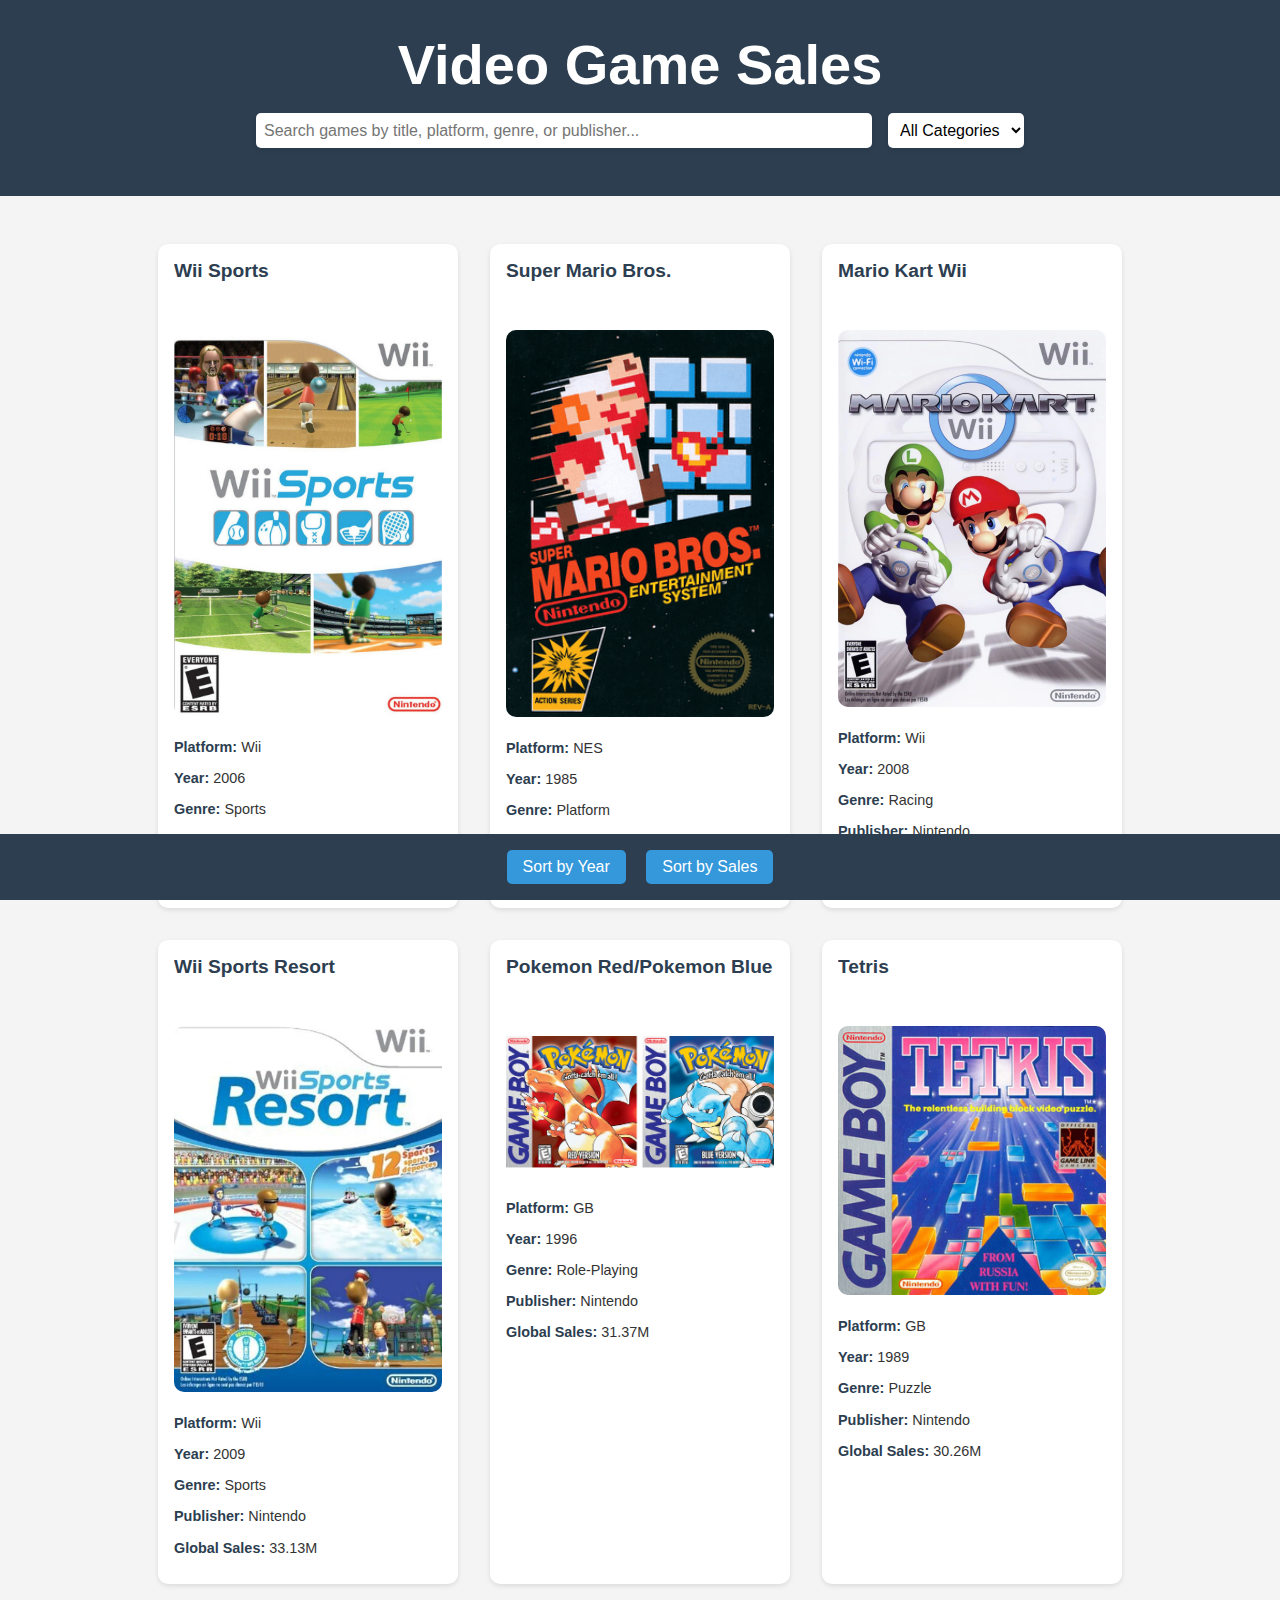
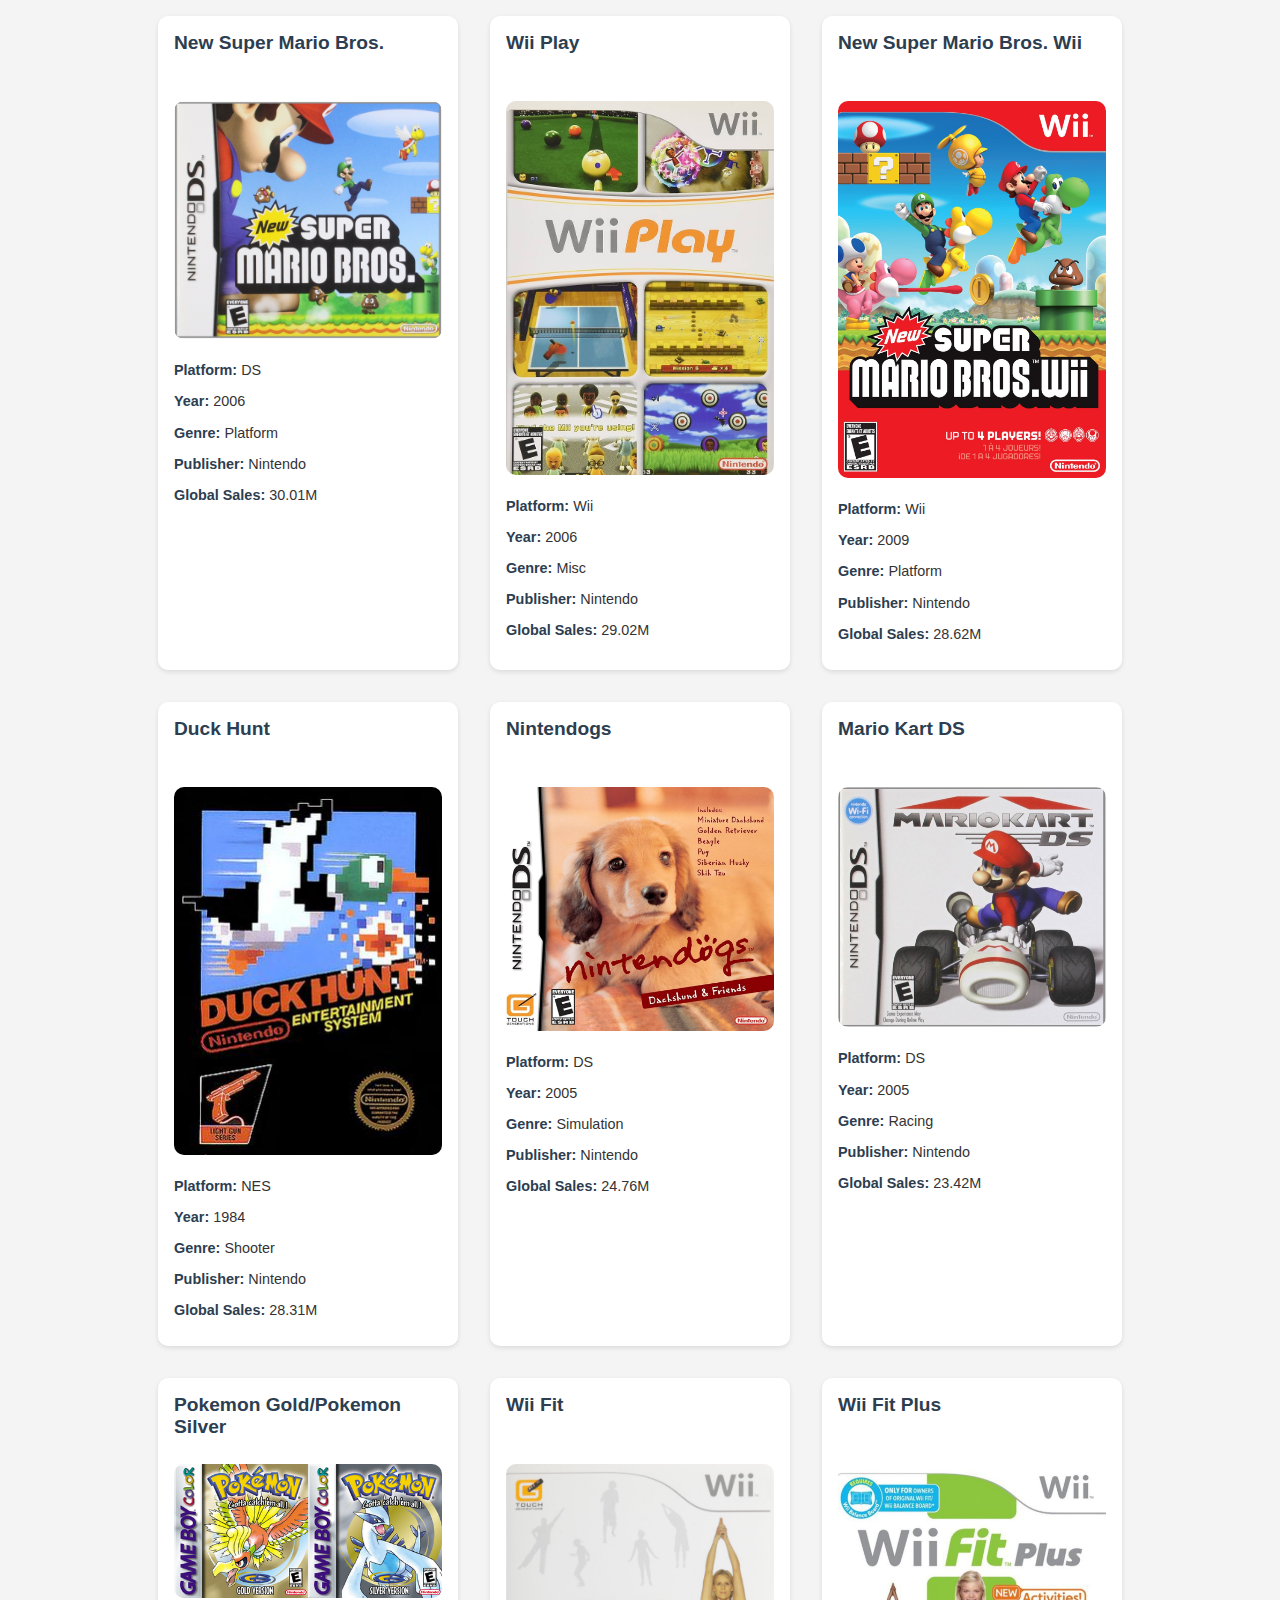
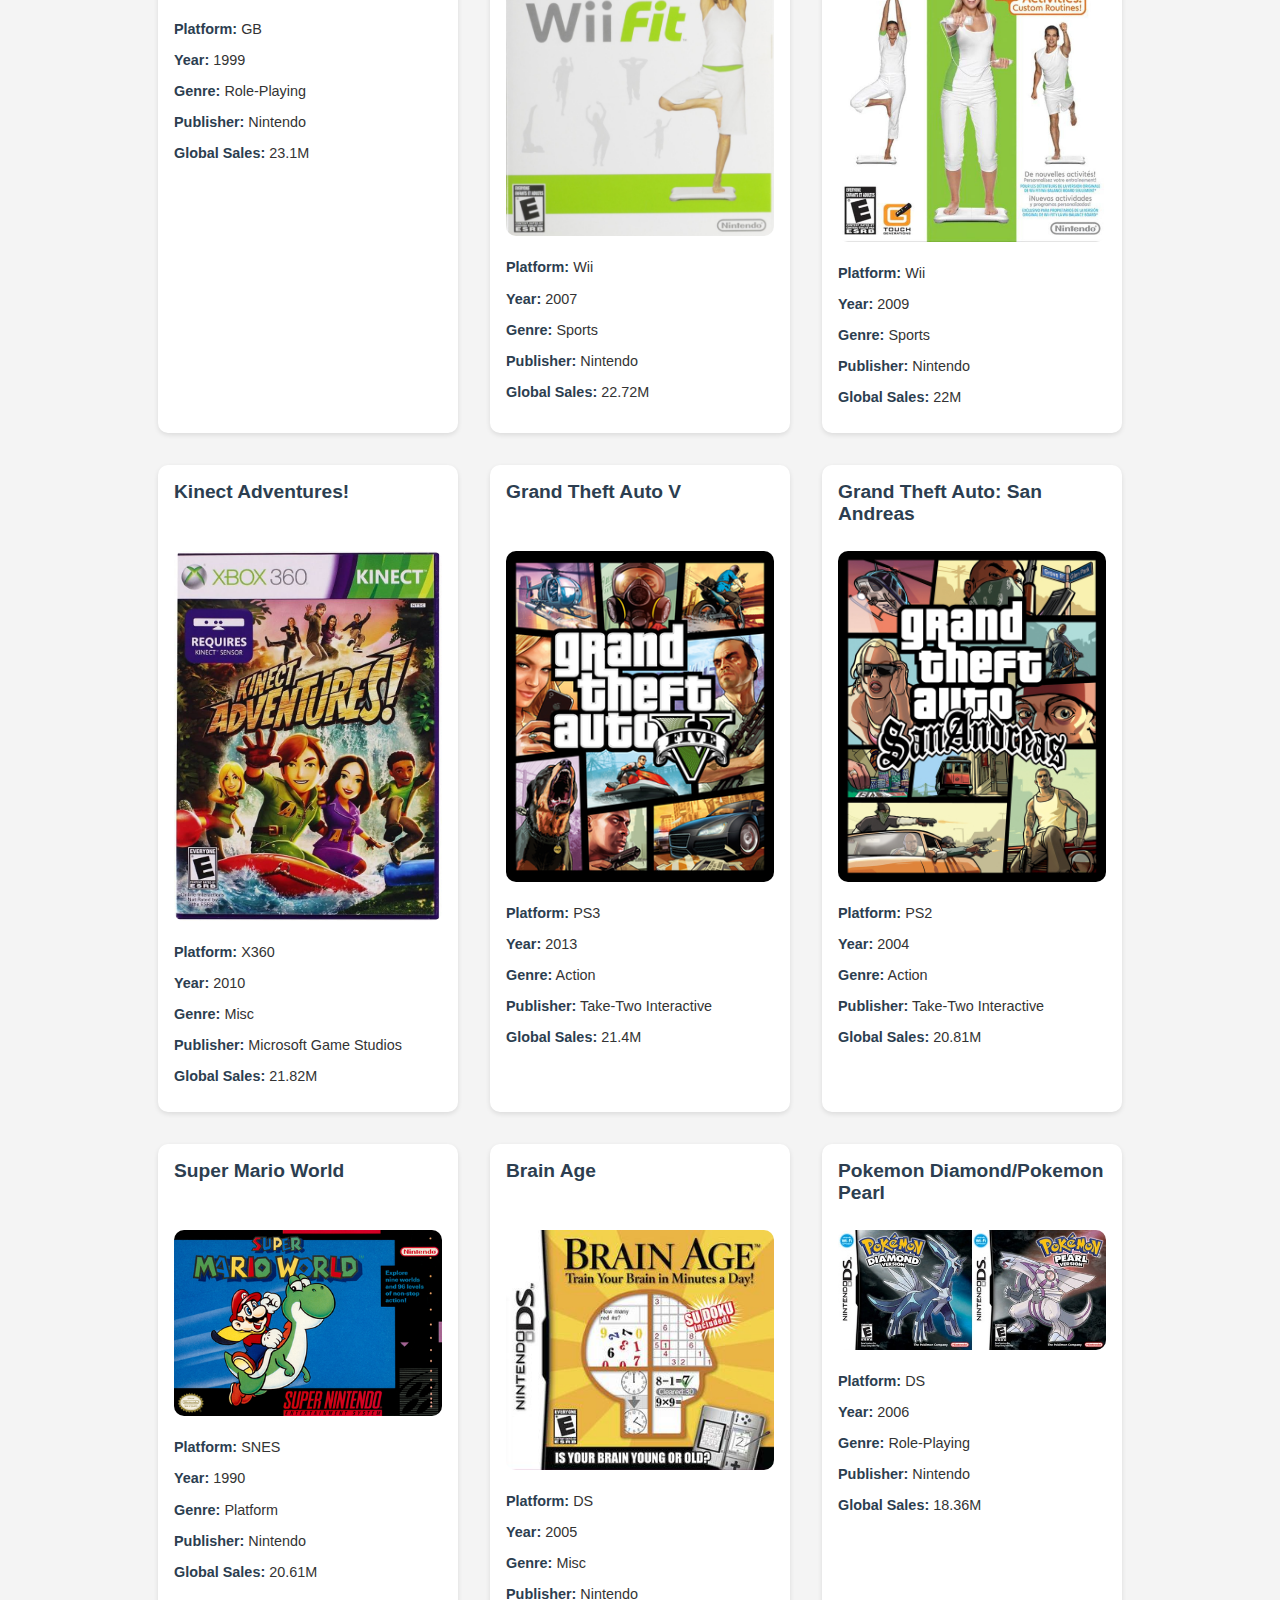
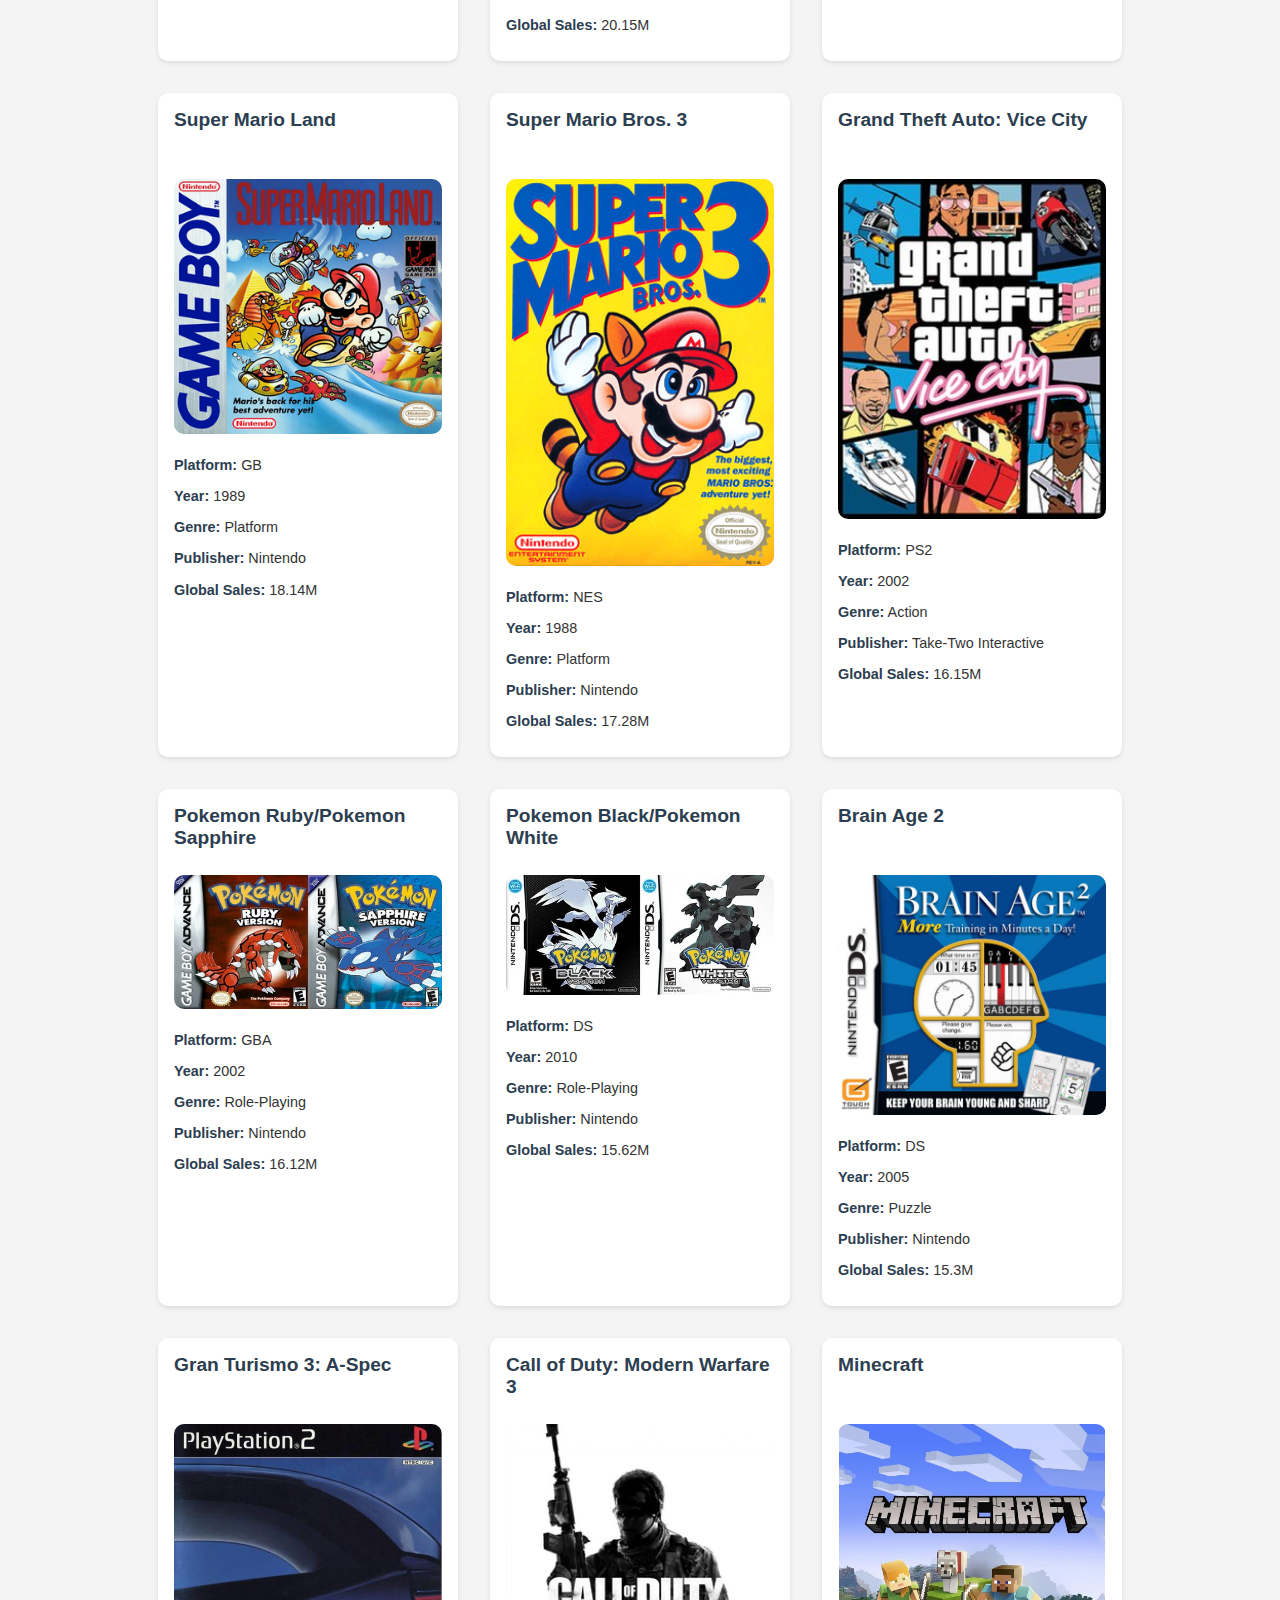
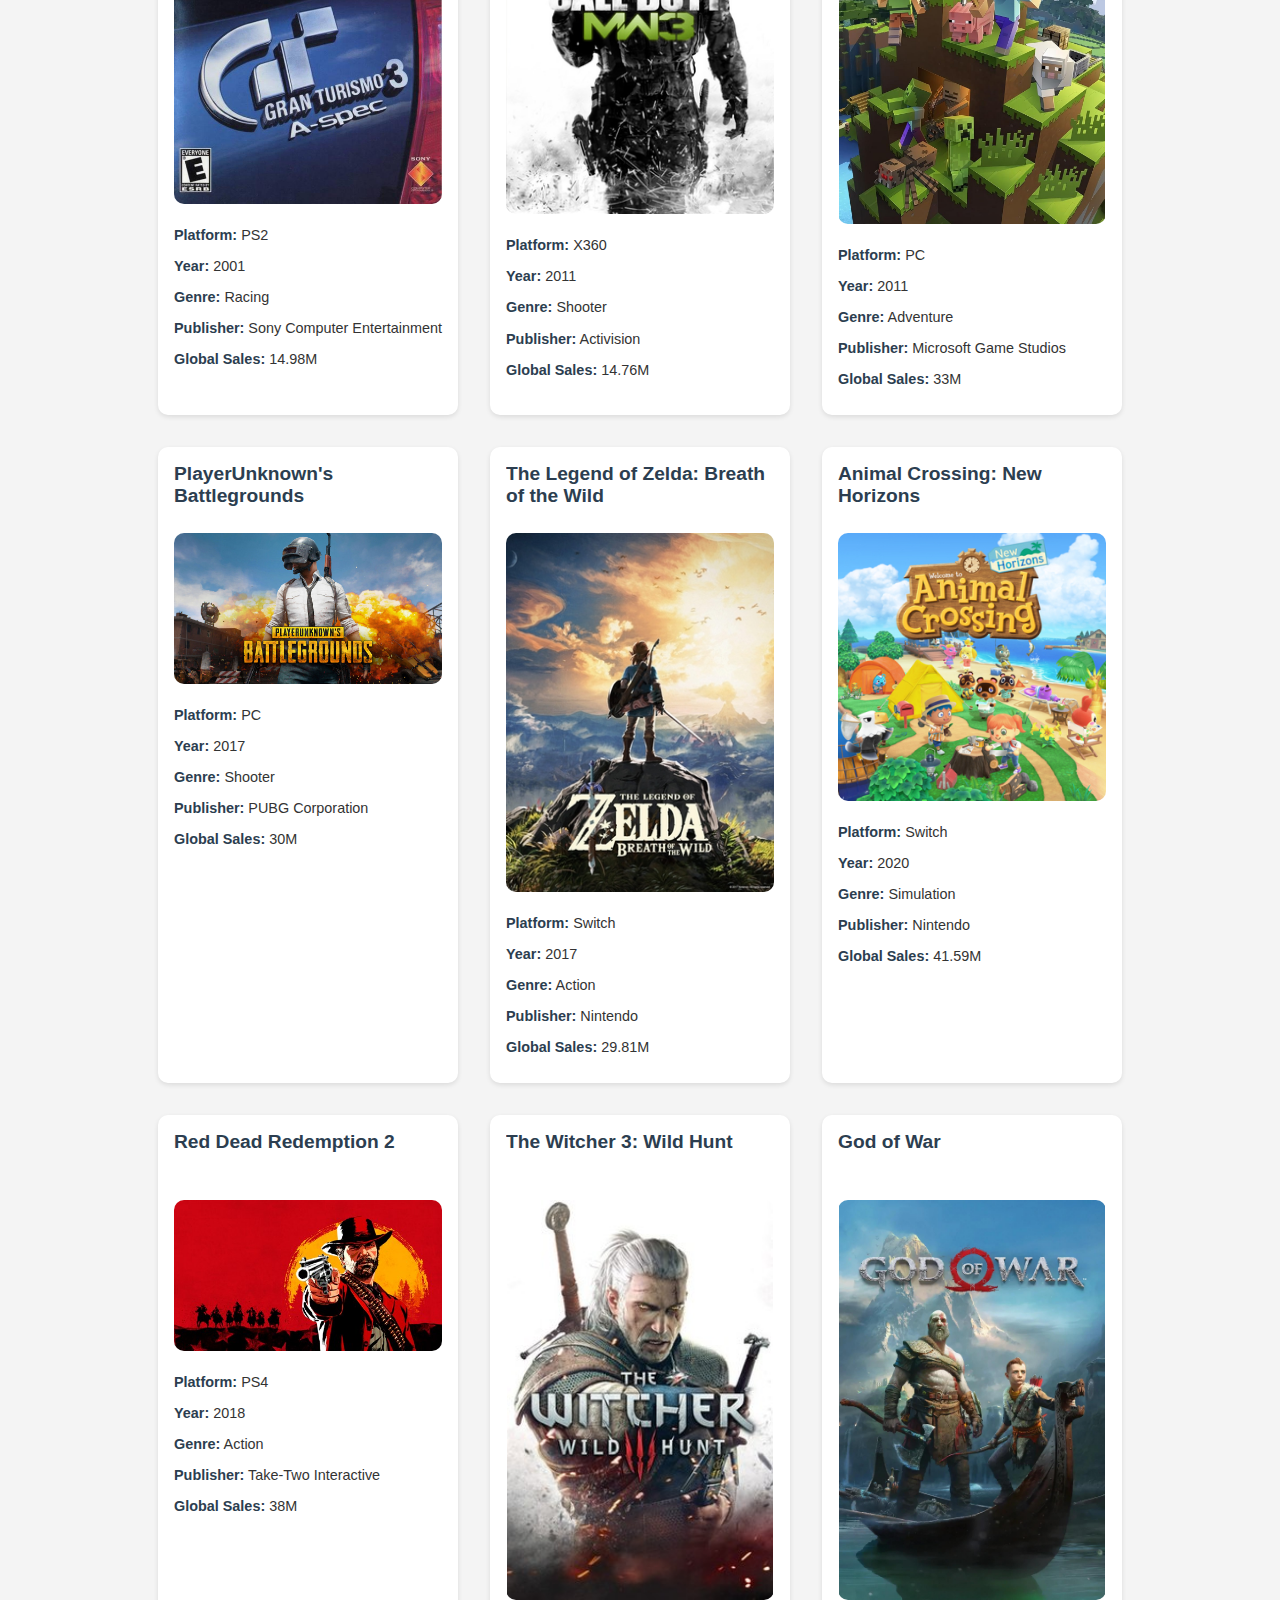
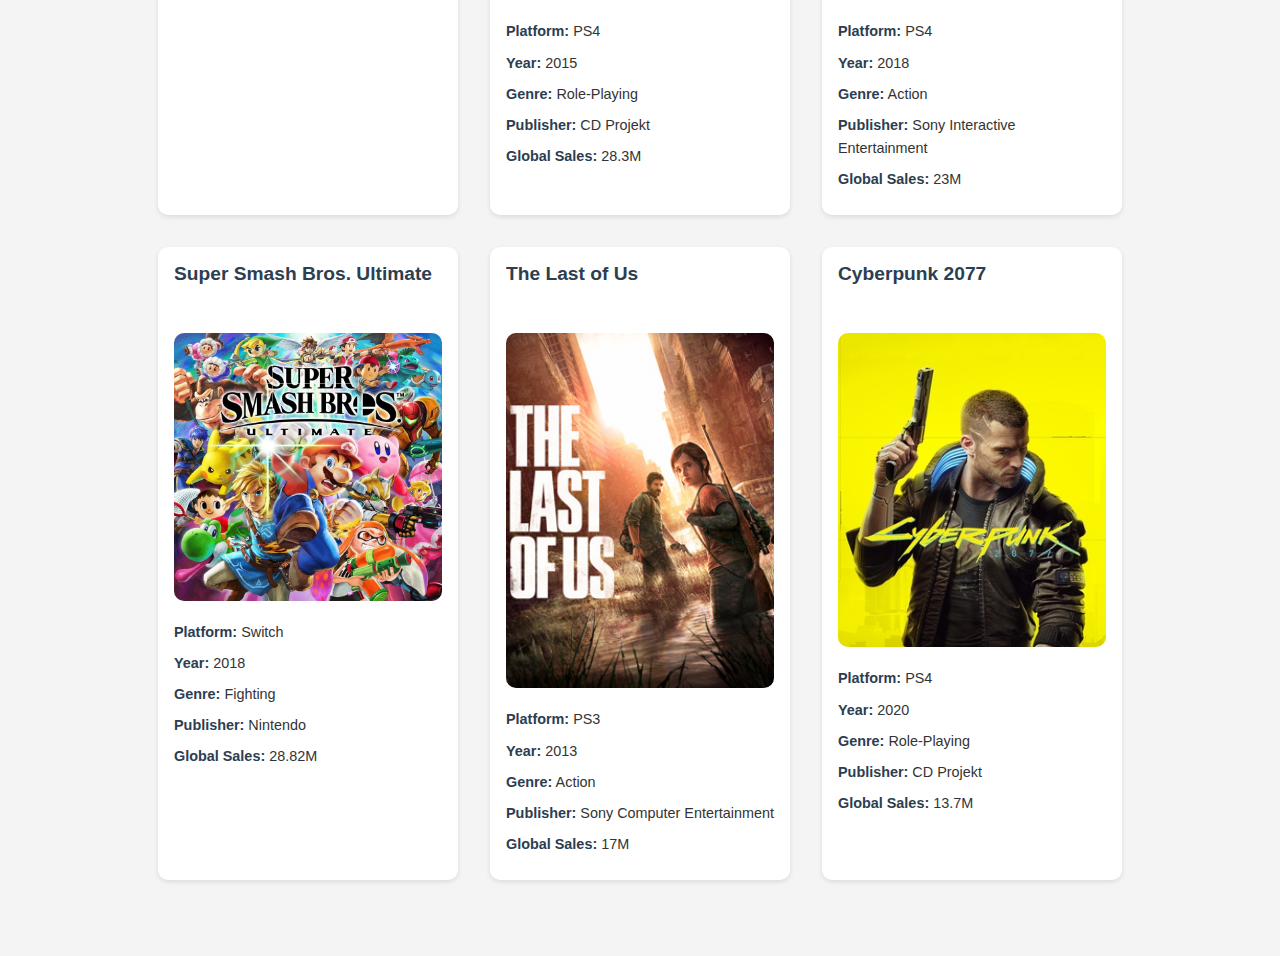
==== SnapAcademics/index.html @ 07ab2283 "Add files via upload" ====
<!DOCTYPE html>
<html lang="en">
  <head>
    <meta charset="UTF-8" />
    <meta name="viewport" content="width=device-width, initial-scale=1.0" />
    <title>Video Game Sales Catalog</title>
    <link rel="stylesheet" href="style.css" />
    <script src="scripts.js" defer></script>
  </head>
  <body>
    <header class="main-header">
      <h1 class="title">Video Game Sales</h1>
      <div class="search-container">
        <input 
          type="text" 
          id="searchInput" 
          placeholder="Search games by title, platform, genre, or publisher..."
        >
        <select id="searchCategory">
          <option value="all">All Categories</option>
          <option value="title">Title</option>
          <option value="platform">Platform</option>
          <option value="genre">Genre</option>
          <option value="publisher">Publisher</option>
        </select>
      </div>
    </header>

    <div id="card-container">
      <!-- Template card -->
      <div class="card" style="display: none">
        <div class="card-content">
          <h2>Game Title</h2>
          <img src="" alt="Game Cover" />
          <div class="card-details">
            <!-- Game details will be inserted here -->
          </div>
        </div>
      </div>
    </div>

    <div class="footer">
      <button onclick="sortByYear();">Sort by Year</button>
      <button onclick="sortBySales();">Sort by Sales</button>
    </div>
  </body>
</html>
---- SnapAcademics/style.css ----
* {
  box-sizing: border-box;
  margin: 0;
  padding: 0;
}

body {
  font-family: Arial, sans-serif;
  background-color: #f4f4f4;
  color: #333;
  min-height: 100vh;
  position: relative;
  padding-bottom: 60px;
}

.main-header {
  background-color: #2c3e50;
  padding: 2rem 0;
  margin-bottom: 2rem;
}

.title {
  text-align: center;
  margin: 0;
  font-size: 3.5em;
  font-family: "Helvetica", sans-serif;
  font-weight: bold;
  color: white;
}

#card-container {
  display: flex;
  flex-wrap: wrap;
  justify-content: center;
  gap: 2rem;
  padding: 1rem;
  max-width: 1400px;
  margin: 0 auto;
}

.card {
  width: 300px;
  background: white;
  border-radius: 10px;
  box-shadow: 0 2px 5px rgba(0, 0, 0, 0.1);
  transition: transform 0.3s ease, box-shadow 0.3s ease;
}

.card:hover {
  transform: translateY(-5px);
  box-shadow: 0 5px 15px rgba(0, 0, 0, 0.2);
}

.card-content {
  padding: 1rem;
}

.card-content h2 {
  margin: 0 0 1rem 0;
  font-size: 1.2rem;
  color: #2c3e50;
  height: 2.8em;
  display: -webkit-box;
  -webkit-line-clamp: 2;
  -webkit-box-orient: vertical;
  overflow: hidden;
}

.card img {
  width: 100%;
  height: auto;
  max-height: 400px;
  object-fit: contain;
  border-radius: 10px;
}

.card-details {
  margin-top: 1rem;
  font-size: 0.9rem;
  line-height: 1.6;
}

.card-details p {
  margin-bottom: 0.5rem;
}

.card-details strong {
  color: #2c3e50;
}

.footer {
  position: fixed;
  bottom: 0;
  width: 100%;
  background-color: #2c3e50;
  padding: 1rem;
  text-align: center;
}

button {
  background-color: #3498db;
  color: white;
  border: none;
  padding: 0.5rem 1rem;
  border-radius: 5px;
  font-size: 1rem;
  cursor: pointer;
  margin: 0 0.5rem;
  transition: background-color 0.3s ease;
}

button:hover {
  background-color: #2980b9;
}

.search-container {
  margin: 1rem auto;
  max-width: 800px;
  display: flex;
  gap: 1rem;
  padding: 0 1rem;
}

#searchInput {
  flex: 1;
  padding: 0.5rem;
  font-size: 1rem;
  border: none;
  border-radius: 5px;
  box-shadow: 0 2px 5px rgba(0, 0, 0, 0.1);
}

#searchCategory {
  padding: 0.5rem;
  font-size: 1rem;
  border: none;
  border-radius: 5px;
  background-color: white;
  box-shadow: 0 2px 5px rgba(0, 0, 0, 0.1);
  cursor: pointer;
}

#searchInput:focus,
#searchCategory:focus {
  outline: none;
  box-shadow: 0 2px 5px rgba(52, 152, 219, 0.3);
}
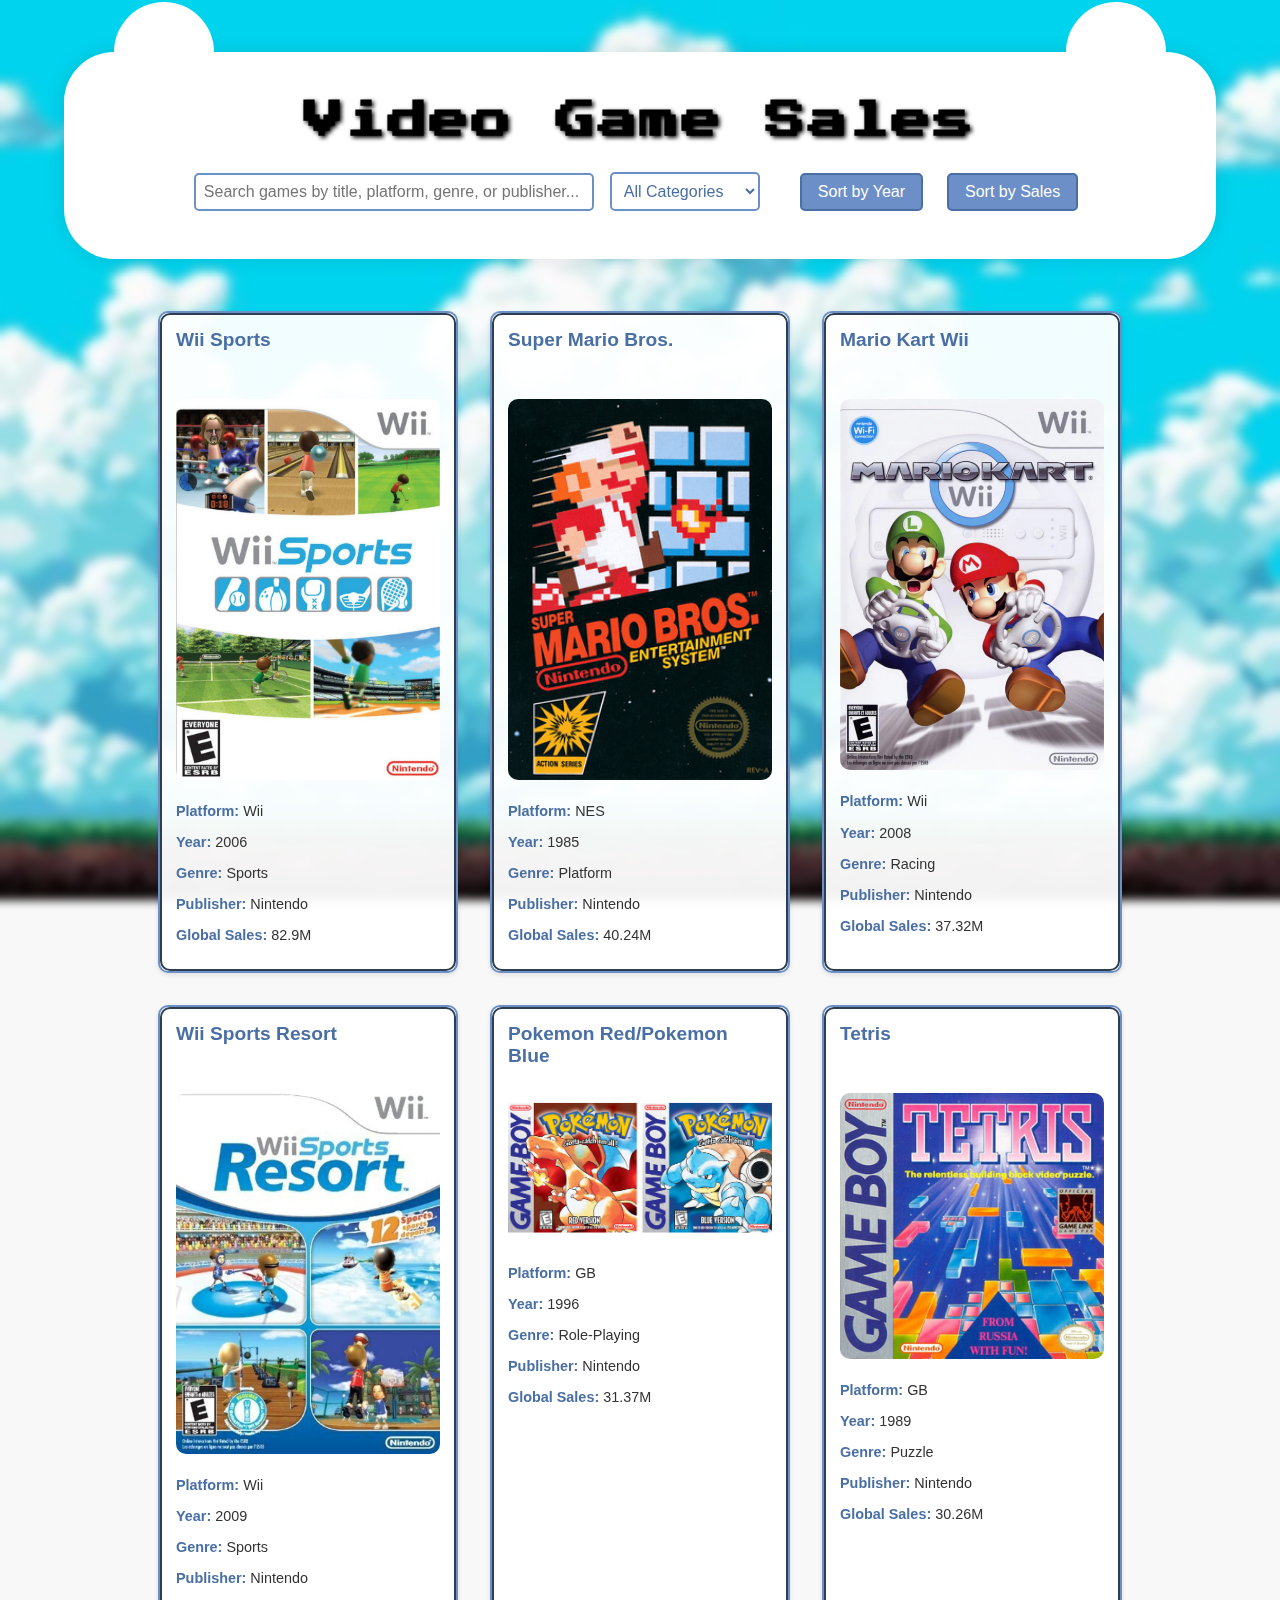
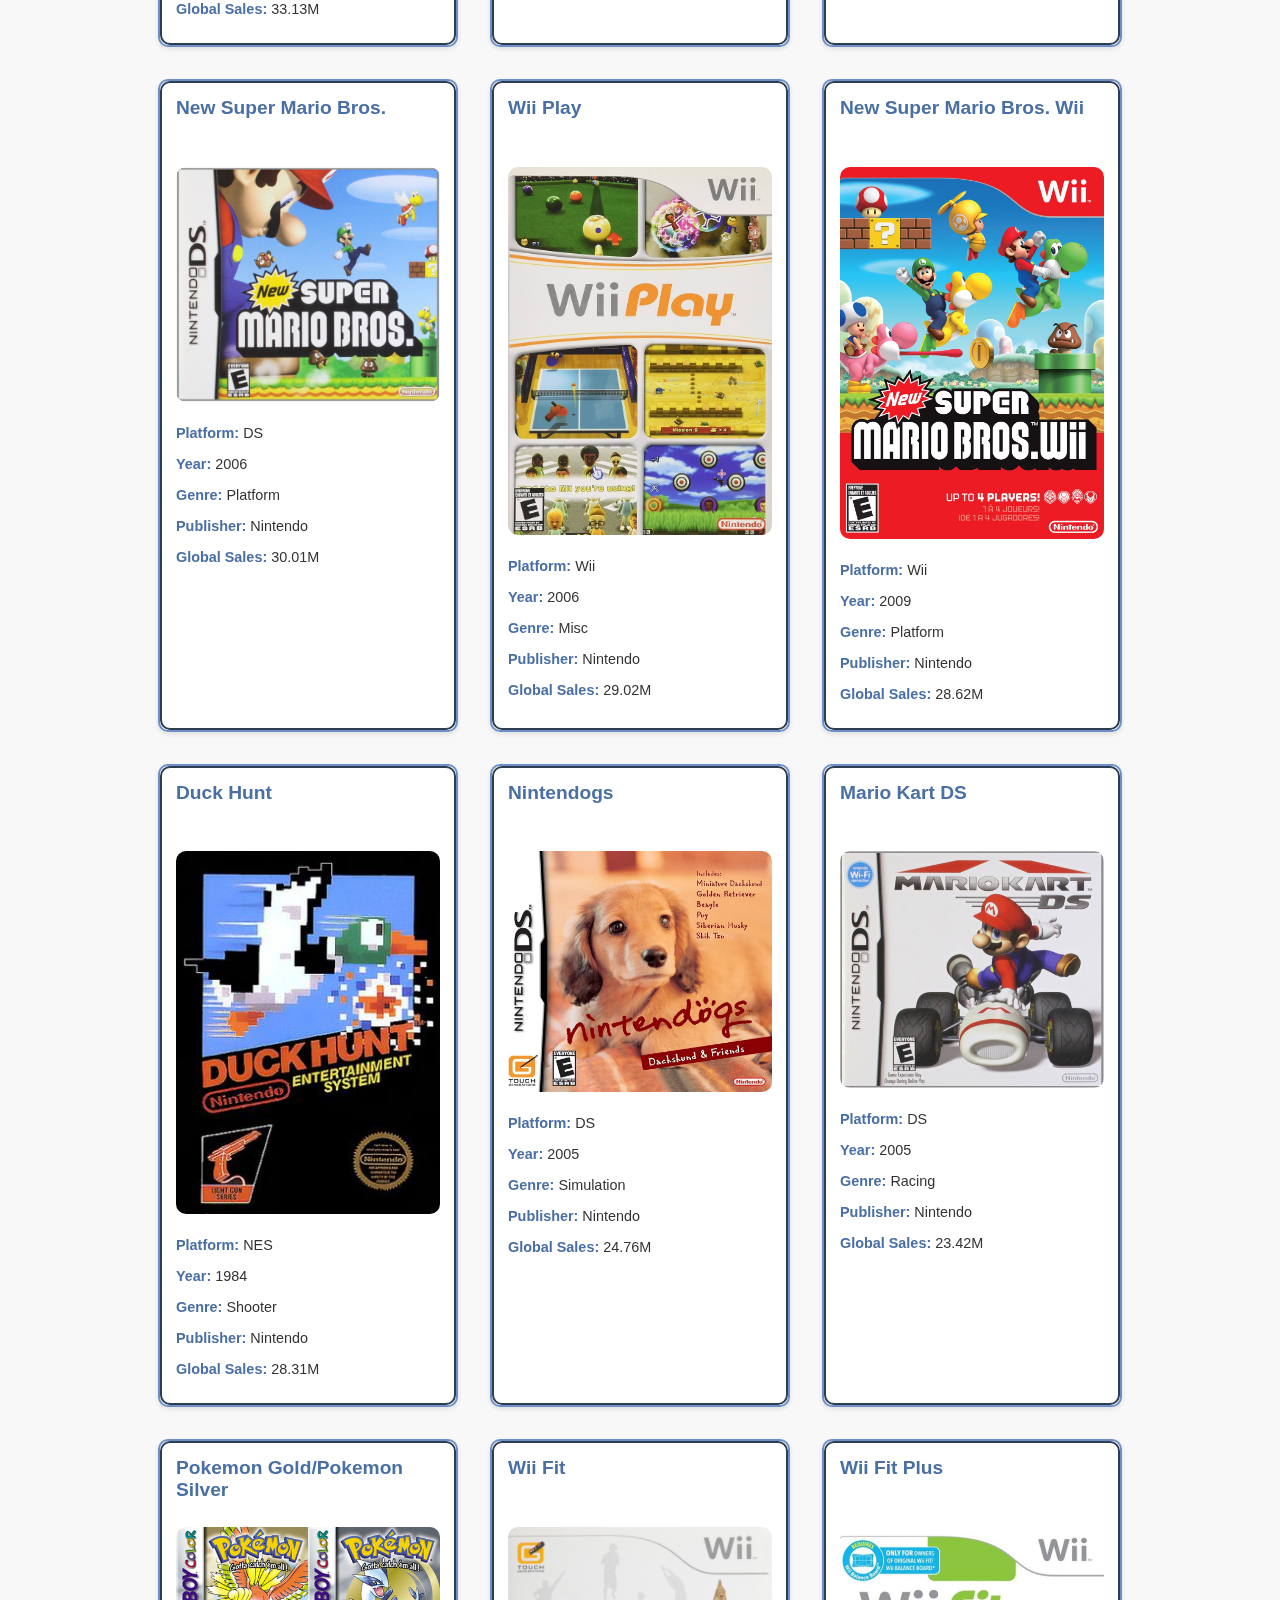
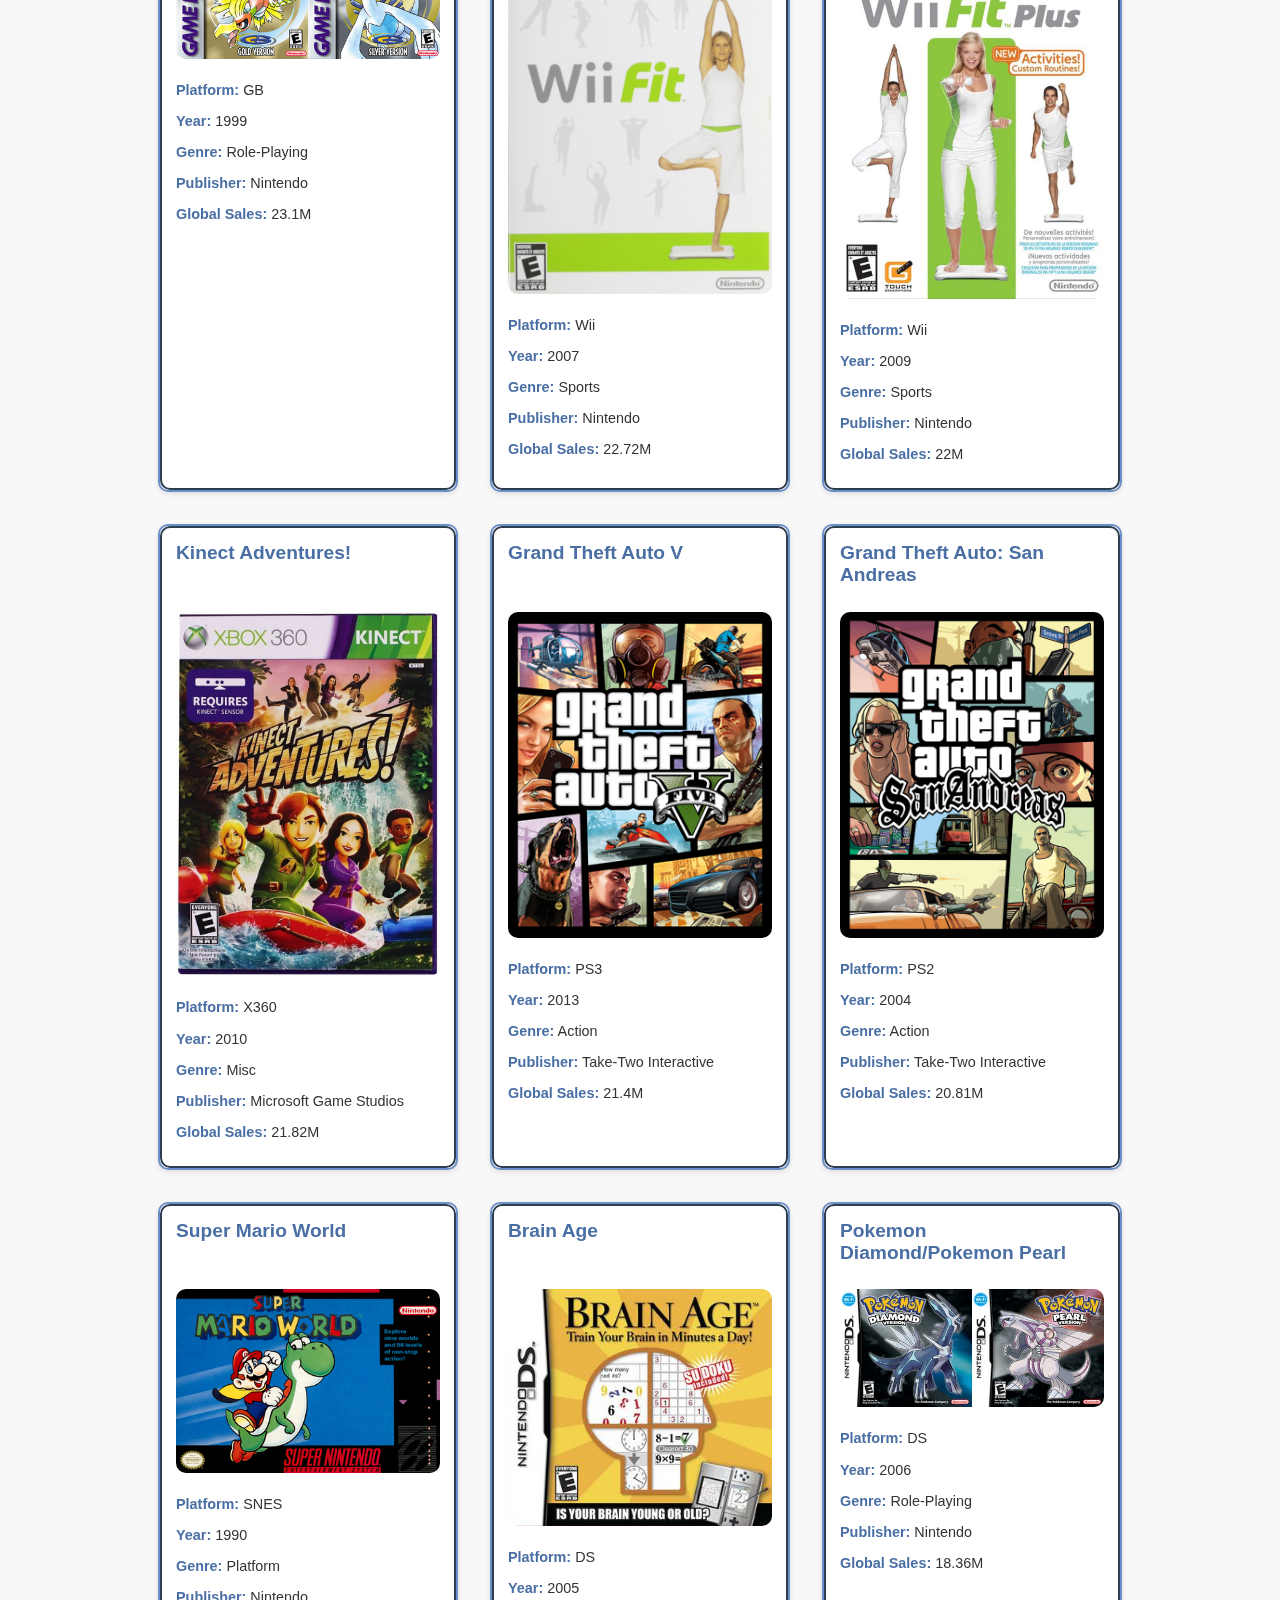
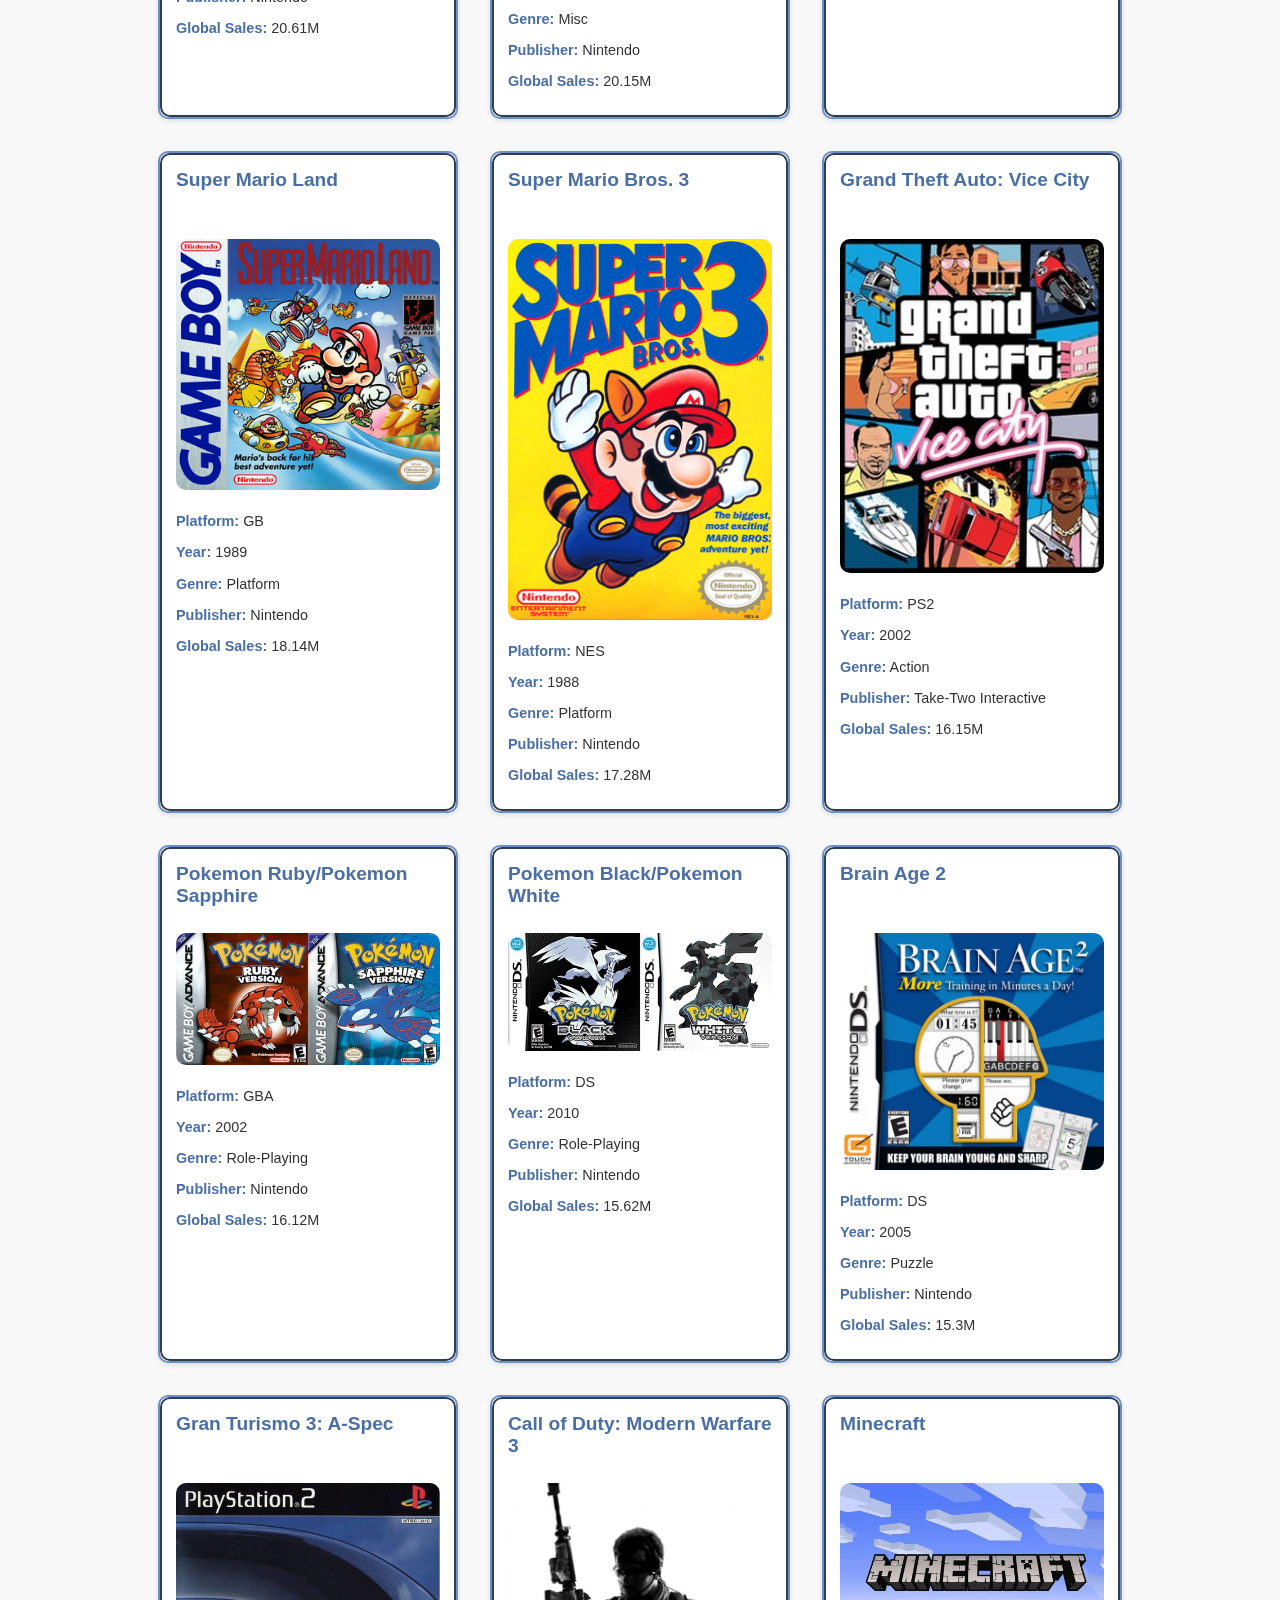
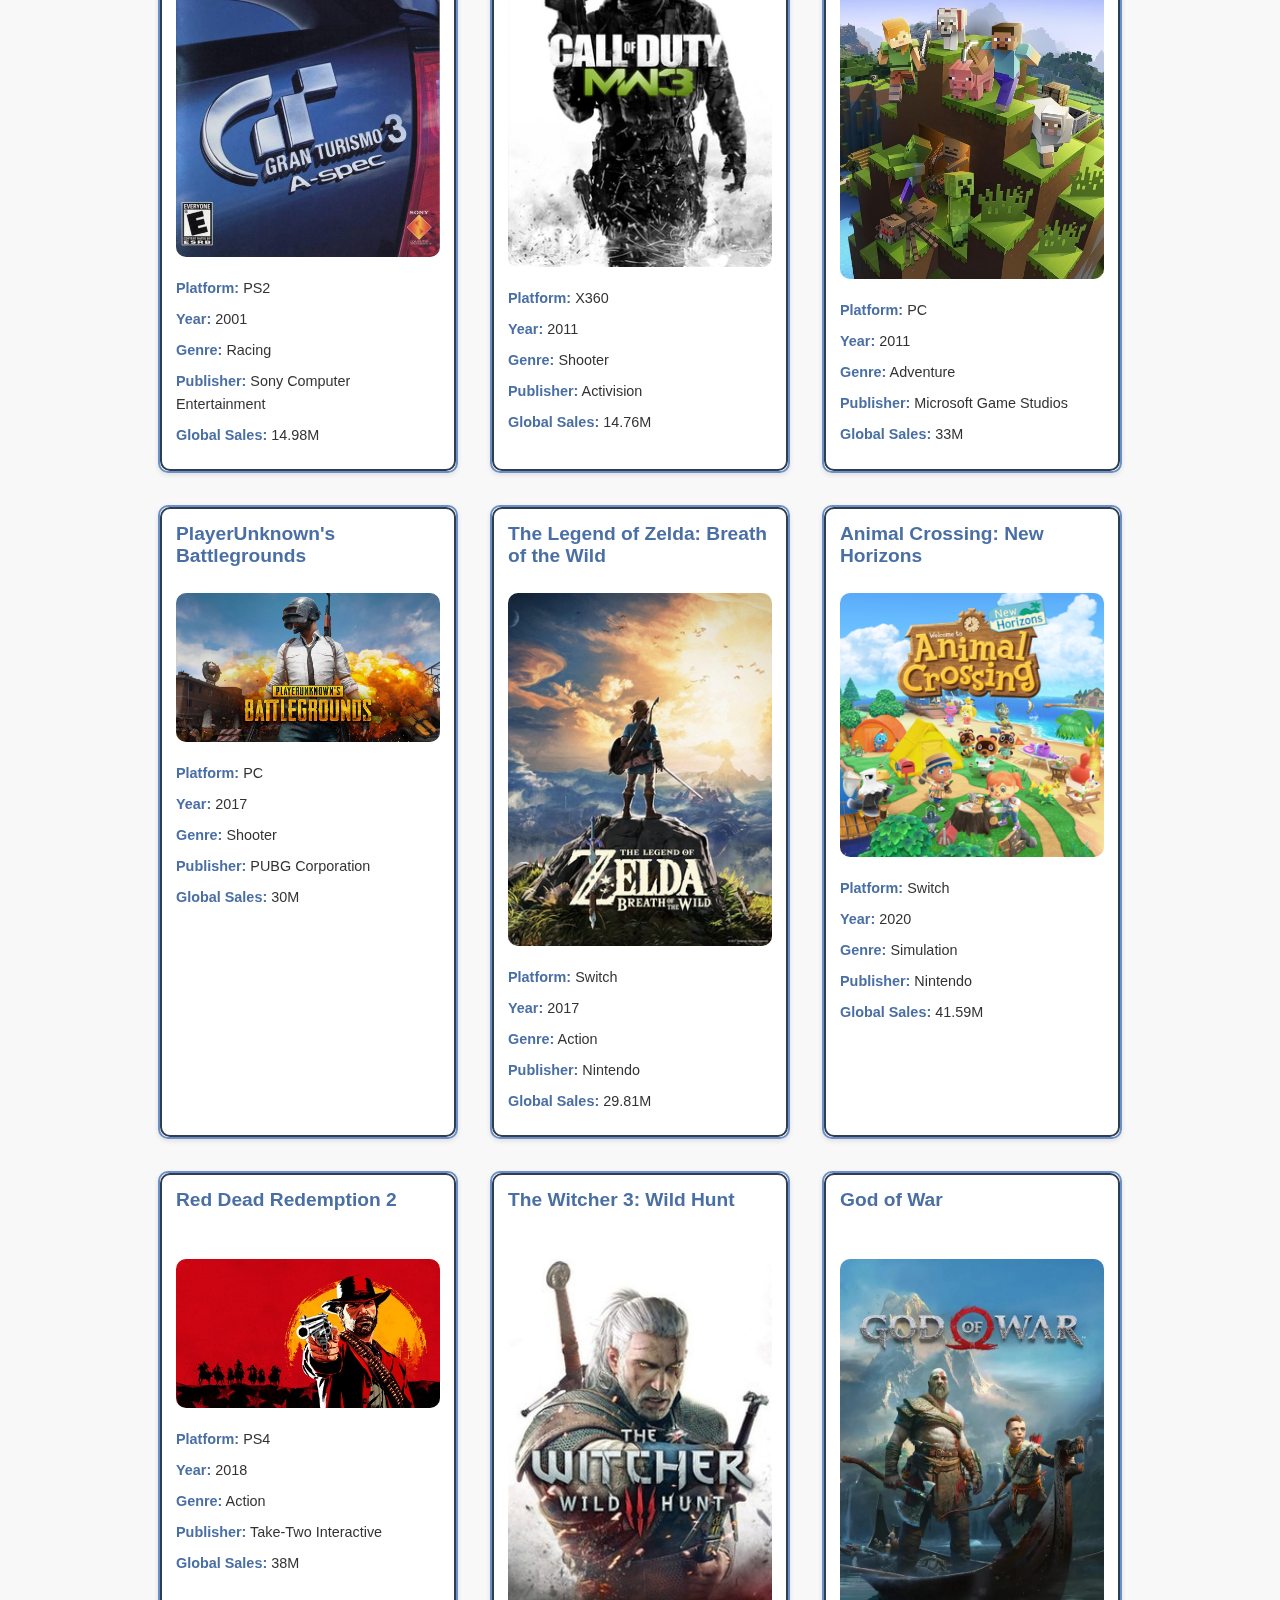
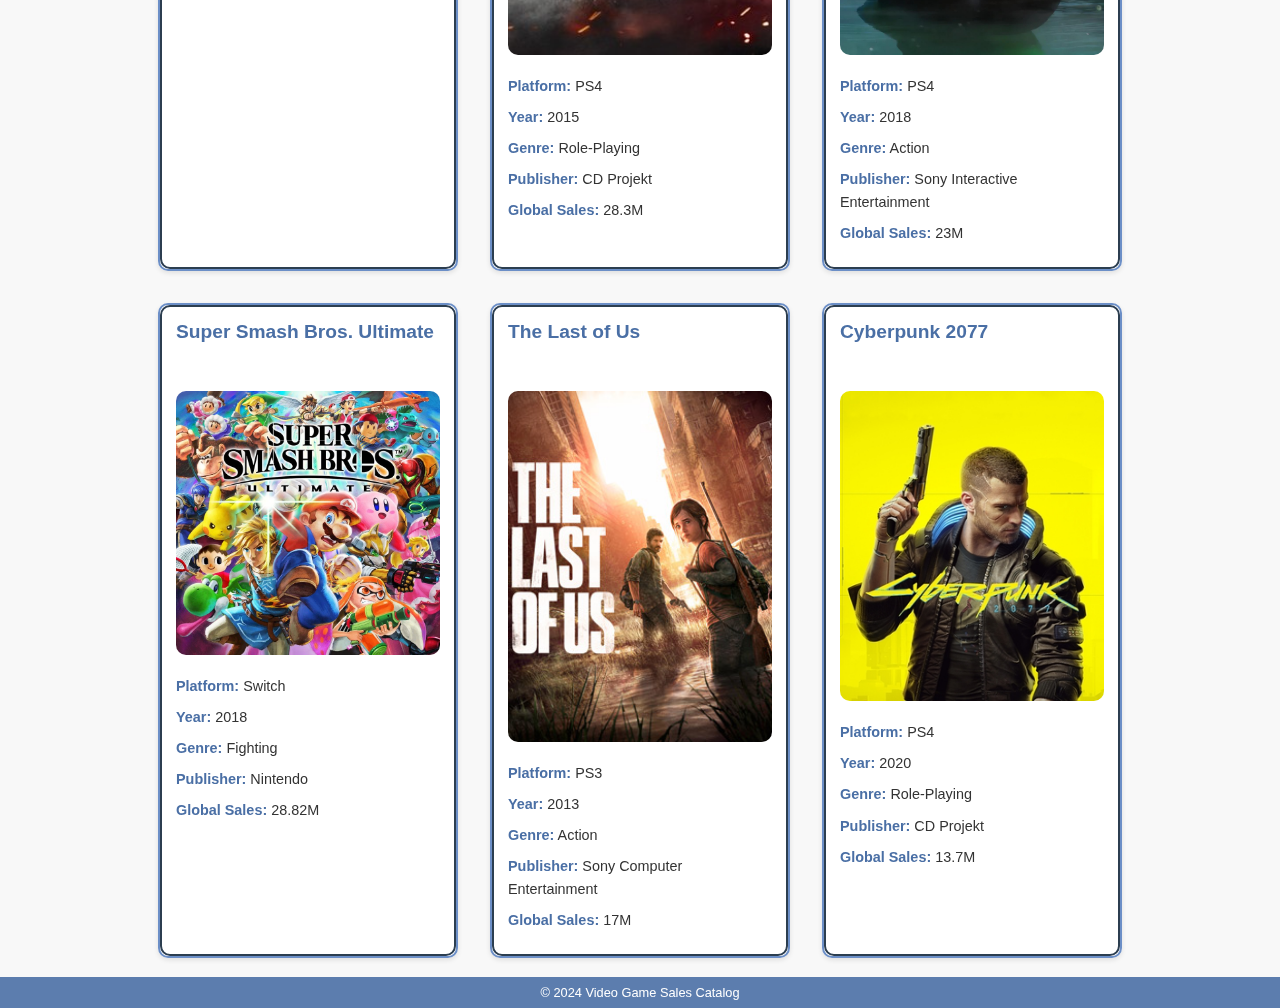
==== commit 77e28566: "Add files via upload" ====
--- a/SnapAcademics/index.html
+++ b/SnapAcademics/index.html
@@ -5,6 +5,7 @@
     <meta name="viewport" content="width=device-width, initial-scale=1.0" />
     <title>Video Game Sales Catalog</title>
     <link rel="stylesheet" href="style.css" />
+    <link href="https://fonts.googleapis.com/css2?family=Press+Start+2P&display=swap" rel="stylesheet">
     <script src="scripts.js" defer></script>
   </head>
   <body>
@@ -23,6 +24,10 @@
           <option value="genre">Genre</option>
           <option value="publisher">Publisher</option>
         </select>
+        <div class="sort-buttons">
+          <button onclick="sortByYear();">Sort by Year</button>
+          <button onclick="sortBySales();">Sort by Sales</button>
+        </div>
       </div>
     </header>
 
@@ -40,8 +45,17 @@
     </div>
 
     <div class="footer">
-      <button onclick="sortByYear();">Sort by Year</button>
-      <button onclick="sortBySales();">Sort by Sales</button>
+      <p>© 2024 Video Game Sales Catalog</p>
     </div>
-  </body>
-</html>
+
+    <!-- Video Modal -->
+    <div id="videoModal" class="modal">
+      <div class="modal-content">
+        <span class="close">&times;</span>
+        <!-- You can add a game title here if needed -->
+        <h3 class="video-title">Trailer/Gameplay</h3>
+        <div class="video-container">
+          <iframe id="videoFrame" src="" frameborder="0" allowfullscreen></iframe>
+        </div>
+      </div>
+    </div>
--- a/SnapAcademics/style.css
+++ b/SnapAcademics/style.css
@@ -6,49 +6,125 @@
 
 body {
   font-family: Arial, sans-serif;
-  background-color: #f4f4f4;
+  background-color: #f8f8f8;
+  backdrop-filter: blur(5px);
   color: #333;
   min-height: 100vh;
   position: relative;
-  padding-bottom: 60px;
+  padding-top: 20px;
+  padding-bottom: 30px;
+  background-image: url('images/website background.png');
+  background-size: cover;
+  background-position: center;
+  background-attachment: fixed;
+  background-repeat: no-repeat;
 }
 
 .main-header {
-  background-color: #2c3e50;
+  background-color: rgb(255, 255, 255);
   padding: 2rem 0;
-  margin-bottom: 2rem;
+  margin: 2rem auto;
+  position: relative;
+  z-index: 1;
+  backdrop-filter: blur(5px);
+  width: 90%;
+  max-width: 1200px;
+  border-radius: 50px;
+  box-shadow: 0 0 20px rgba(0, 0, 0, 0.1);
+  animation: float 6s ease-in-out infinite;
+}
+
+/* Create cloud shape using pseudo-elements */
+.main-header::before,
+.main-header::after {
+  content: '';
+  position: absolute;
+  background-color: rgb(255, 255, 255);
+  border-radius: 50%;
+  backdrop-filter: blur(5px);
+}
+
+/* Left bubble */
+.main-header::before {
+  width: 100px;
+  height: 100px;
+  top: -50px;
+  left: 50px;
+}
+
+/* Right bubble */
+.main-header::after {
+  width: 100px;
+  height: 100px;
+  top: -50px;
+  right: 50px;
+}
+
+/* Middle bubble (using a new element) */
+.main-header .cloud-middle {
+  content: '';
+  position: absolute;
+  background-color: rgba(255, 255, 255, 0.9);
+  border-radius: 50%;
+  backdrop-filter: blur(3px);
+  width: 120px;
+  height: 120px;
+  top: -60px;
+  left: 50%;
+  transform: translateX(-50%);
 }
 
 .title {
+  font-family: 'Press Start 2P', cursive;
+  font-size: 2.5rem;
+  color: #000000;
+  text-shadow: 2px 2px 4px rgb(0, 0, 0);
+  letter-spacing: 2px;
+  margin: 0;
+  padding: 1rem 0;
   text-align: center;
-  margin: 0;
-  font-size: 3.5em;
-  font-family: "Helvetica", sans-serif;
-  font-weight: bold;
-  color: white;
 }
 
 #card-container {
+  position: relative;
+  z-index: 1;
+  border-radius: 10px;
+  padding: 20px;
   display: flex;
   flex-wrap: wrap;
   justify-content: center;
   gap: 2rem;
-  padding: 1rem;
   max-width: 1400px;
   margin: 0 auto;
 }
 
 .card {
+  cursor: pointer;
   width: 300px;
-  background: white;
+  background: rgba(255, 255, 255, 0.95);
   border-radius: 10px;
   box-shadow: 0 2px 5px rgba(0, 0, 0, 0.1);
   transition: transform 0.3s ease, box-shadow 0.3s ease;
+  border: 2px solid #6c8fc7;
+  overflow: hidden;
+  backdrop-filter: blur(5px);
+}
+
+.card::before {
+  content: '';
+  position: absolute;
+  top: 0;
+  left: 0;
+  right: 0;
+  bottom: 0;
+  border: 2px solid #2c3e50;
+  border-radius: 10px;
+  pointer-events: none;
 }
 
 .card:hover {
   transform: translateY(-5px);
-  box-shadow: 0 5px 15px rgba(0, 0, 0, 0.2);
+  box-shadow: 0 5px 15px rgba(108, 143, 199, 0.2);
 }
 
 .card-content {
@@ -58,7 +134,7 @@
 .card-content h2 {
   margin: 0 0 1rem 0;
   font-size: 1.2rem;
-  color: #2c3e50;
+  color: #4a6fa5;
   height: 2.8em;
   display: -webkit-box;
   -webkit-line-clamp: 2;
@@ -85,63 +161,178 @@
 }
 
 .card-details strong {
-  color: #2c3e50;
+  color: #4a6fa5;
 }
 
 .footer {
   position: fixed;
   bottom: 0;
   width: 100%;
-  background-color: #2c3e50;
-  padding: 1rem;
+  background-color: rgba(74, 111, 165, 0.9);
+  padding: 0.5rem;
   text-align: center;
+  font-size: 0.8rem;
+  color: white;
+  backdrop-filter: blur(5px);
+}
+
+.footer p {
+  margin: 0;
 }
 
 button {
-  background-color: #3498db;
+  background-color: #6c8fc7;
   color: white;
-  border: none;
+  border: 2px solid #4a6fa5;
   padding: 0.5rem 1rem;
   border-radius: 5px;
   font-size: 1rem;
   cursor: pointer;
   margin: 0 0.5rem;
-  transition: background-color 0.3s ease;
+  transition: all 0.3s ease;
 }
 
 button:hover {
-  background-color: #2980b9;
+  background-color: #4a6fa5;
 }
 
 .search-container {
   margin: 1rem auto;
-  max-width: 800px;
+  max-width: 1000px;
   display: flex;
   gap: 1rem;
   padding: 0 1rem;
+  align-items: center;
+  justify-content: center;
+  flex-wrap: wrap;
+  position: relative;
+  z-index: 2;
+}
+
+.sort-buttons {
+  display: flex;
+  gap: 0.5rem;
+  margin-left: 1rem;
 }
 
 #searchInput {
   flex: 1;
+  min-width: 200px;
+  max-width: 400px;
   padding: 0.5rem;
   font-size: 1rem;
-  border: none;
+  border: 2px solid #6c8fc7;
   border-radius: 5px;
-  box-shadow: 0 2px 5px rgba(0, 0, 0, 0.1);
+  background-color: white;
+  color: #4a6fa5;
 }
 
 #searchCategory {
+  min-width: 150px;
   padding: 0.5rem;
   font-size: 1rem;
-  border: none;
+  border: 2px solid #6c8fc7;
   border-radius: 5px;
   background-color: white;
-  box-shadow: 0 2px 5px rgba(0, 0, 0, 0.1);
+  color: #4a6fa5;
   cursor: pointer;
+}
+
+#searchInput::before,
+#searchCategory::before {
+  content: '';
+  position: absolute;
+  top: 0;
+  left: 0;
+  right: 0;
+  bottom: 0;
+  border: 2px solid #2c3e50;
+  pointer-events: none;
 }
 
 #searchInput:focus,
 #searchCategory:focus {
   outline: none;
-  box-shadow: 0 2px 5px rgba(52, 152, 219, 0.3);
-}
+  box-shadow: 0 2px 5px rgba(108, 143, 199, 0.3);
+}
+
+/* Modal Styles */
+.modal {
+  display: none;
+  position: fixed;
+  z-index: 1000;
+  left: 0;
+  top: 0;
+  width: 100%;
+  height: 100%;
+  background-color: rgba(0, 0, 0, 0.8);
+  overflow-y: auto;
+}
+
+.modal-content {
+  position: absolute; /* Changed from fixed to absolute */
+  left: 50%;
+  /* top is set dynamically by JavaScript */
+  transform: translateX(-50%);
+  background-color: rgba(255, 255, 255, 0.95);
+  padding: 20px;
+  width: 90%;
+  max-width: 1000px;
+  max-height: 80vh; /* Limit height and add scrolling if needed */
+  overflow-y: auto;
+  border-radius: 10px;
+  border: 2px solid #6c8fc7;
+  box-shadow: 0 0 20px rgba(108, 143, 199, 0.2);
+  backdrop-filter: blur(5px);
+}
+
+.close {
+  position: absolute;
+  right: 20px;
+  top: 10px;
+  color: #6c8fc7;
+  font-size: 28px;
+  font-weight: bold;
+  cursor: pointer;
+  z-index: 1001;
+}
+
+.close:hover {
+  color: #4a6fa5;
+}
+
+.video-container {
+  position: relative;
+  padding-bottom: 56.25%;
+  height: 0;
+  overflow: hidden;
+  margin-top: 20px;
+}
+
+/* Add a heading instead of using pseudo-element */
+.video-title {
+  font-size: 18px;
+  font-weight: bold;
+  color: #4a6fa5;
+  margin-bottom: 10px;
+}
+
+.video-container iframe {
+  position: absolute;
+  top: 0;
+  left: 0;
+  width: 100%;
+  height: 100%;
+}
+
+@keyframes float {
+  0% {
+    transform: translateY(0px);
+  }
+  50% {
+    transform: translateY(-10px);
+  }
+  100% {
+    transform: translateY(0px);
+  }
+}
